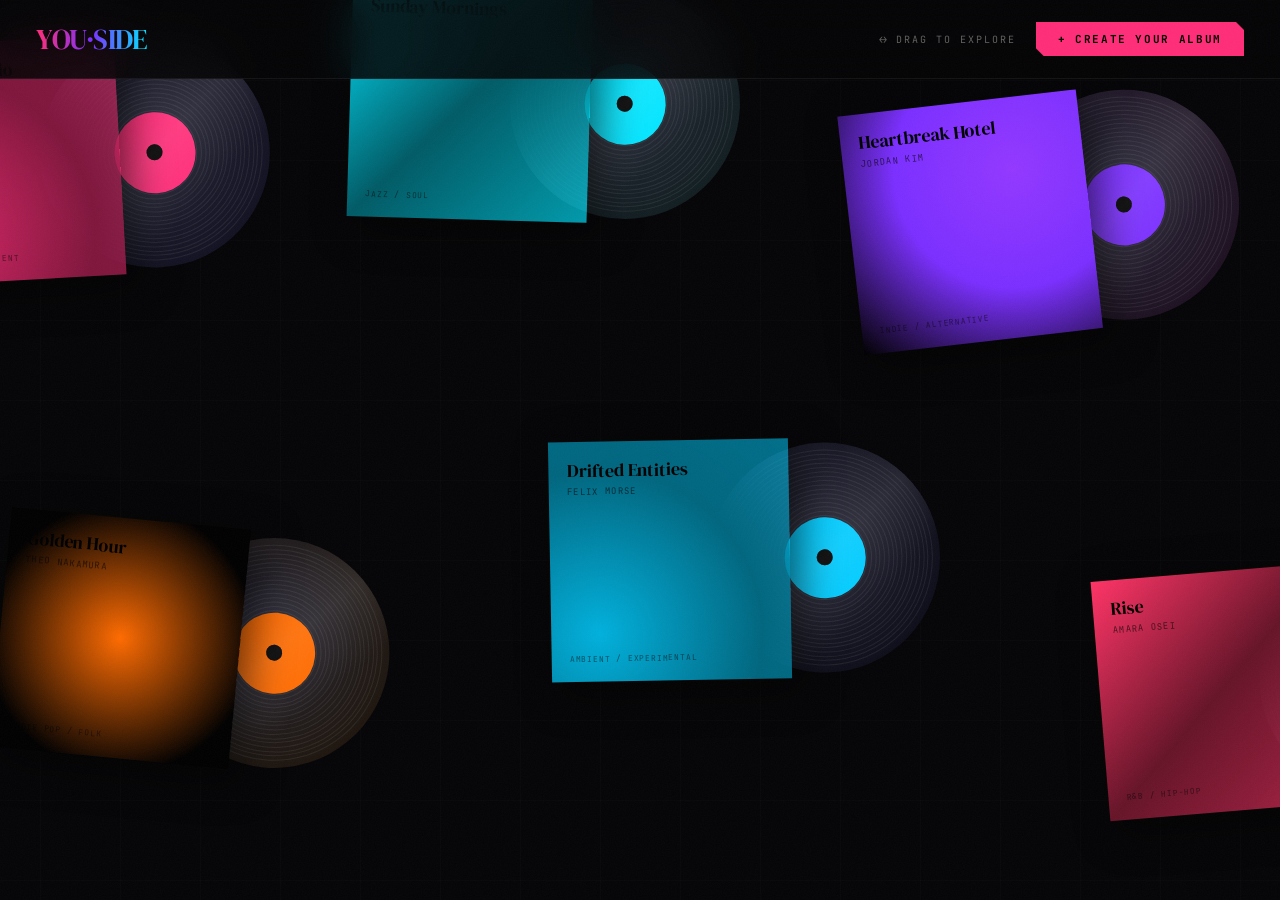
==== you-side.html @ 2f9a3a0b "u" ====
<!DOCTYPE html>
<html lang="en">
<head>
<meta charset="UTF-8">
<meta name="viewport" content="width=device-width, initial-scale=1.0">
<title>YOU-SIDE — Musical Identity</title>
<style>
  @import url('https://fonts.googleapis.com/css2?family=Space+Grotesk:wght@300;400;500;600;700&family=DM+Serif+Display:ital@0;1&family=JetBrains+Mono:wght@300;400;700&display=swap');

  :root {
    --bg: #050507;
    --text: #f0ece4;
    --text-dim: rgba(240,236,228,0.4);
    --accent1: #ff2d78;
    --accent2: #7b2fff;
    --accent3: #00e5ff;
    --accent4: #ffcc00;
    --grain: url("data:image/svg+xml,%3Csvg xmlns='http://www.w3.org/2000/svg' width='300' height='300'%3E%3Cfilter id='noise'%3E%3CfeTurbulence type='fractalNoise' baseFrequency='0.85' numOctaves='4' stitchTiles='stitch'/%3E%3CfeColorMatrix type='saturate' values='0'/%3E%3C/filter%3E%3Crect width='300' height='300' filter='url(%23noise)' opacity='0.08'/%3E%3C/svg%3E");
  }

  * { margin: 0; padding: 0; box-sizing: border-box; }

  body {
    font-family: 'Space Grotesk', sans-serif;
    background: var(--bg);
    color: var(--text);
    overflow: hidden;
    width: 100vw;
    height: 100vh;
    cursor: crosshair;
    user-select: none;
  }

  /* GRAIN OVERLAY */
  body::after {
    content: '';
    position: fixed;
    inset: 0;
    background-image: var(--grain);
    pointer-events: none;
    z-index: 9999;
    opacity: 0.4;
  }

  /* HEADER */
  #header {
    position: fixed;
    top: 0; left: 0; right: 0;
    z-index: 100;
    padding: 20px 36px;
    display: flex;
    align-items: center;
    justify-content: space-between;
    border-bottom: 1px solid rgba(255,255,255,0.06);
    background: rgba(5,5,7,0.85);
    backdrop-filter: blur(20px);
  }

  .logo {
    font-family: 'DM Serif Display', serif;
    font-size: 28px;
    letter-spacing: -0.5px;
    background: linear-gradient(90deg, var(--accent1), var(--accent2), var(--accent3));
    -webkit-background-clip: text;
    -webkit-text-fill-color: transparent;
  }

  .header-right {
    display: flex;
    align-items: center;
    gap: 20px;
  }

  .nav-hint {
    font-family: 'JetBrains Mono', monospace;
    font-size: 10px;
    letter-spacing: 0.2em;
    color: var(--text-dim);
    text-transform: uppercase;
  }

  #add-btn {
    font-family: 'JetBrains Mono', monospace;
    font-size: 11px;
    letter-spacing: 0.15em;
    text-transform: uppercase;
    background: var(--accent1);
    color: #000;
    border: none;
    padding: 10px 22px;
    cursor: pointer;
    transition: all 0.2s;
    font-weight: 700;
    clip-path: polygon(0 0, calc(100% - 8px) 0, 100% 8px, 100% 100%, 8px 100%, 0 calc(100% - 8px));
  }
  #add-btn:hover { background: var(--text); transform: translateY(-1px); }

  /* CANVAS */
  #canvas-wrapper {
    position: fixed;
    inset: 0;
    overflow: hidden;
    cursor: grab;
  }
  #canvas-wrapper.dragging { cursor: grabbing; }

  #canvas {
    position: absolute;
    width: 4500px;
    height: 3500px;
    top: 0; left: 0;
    will-change: transform;
    transition: transform 0.05s linear;
  }

  /* Background grid pattern */
  #canvas::before {
    content: '';
    position: absolute;
    inset: 0;
    background-image: 
      linear-gradient(rgba(255,255,255,0.015) 1px, transparent 1px),
      linear-gradient(90deg, rgba(255,255,255,0.015) 1px, transparent 1px);
    background-size: 80px 80px;
  }

  /* VINYL ITEM */
  .vinyl-item {
    position: absolute;
    width: 280px;
    cursor: pointer;
    transition: transform 0.3s cubic-bezier(0.34,1.56,0.64,1), filter 0.3s;
    transform-origin: center center;
  }
  .vinyl-item:hover { z-index: 50 !important; filter: drop-shadow(0 0 30px rgba(255,45,120,0.4)); }
  .vinyl-item:hover .vinyl-record { transform: translateX(60px) rotate(12deg); }
  .vinyl-item:hover .album-cover { transform: translateX(-8px) translateY(-4px); box-shadow: 20px 20px 60px rgba(0,0,0,0.8); }

  .album-cover {
    width: 240px;
    height: 240px;
    position: relative;
    z-index: 2;
    transition: all 0.4s cubic-bezier(0.34,1.56,0.64,1);
    box-shadow: 10px 10px 40px rgba(0,0,0,0.6);
  }

  .cover-inner {
    width: 100%;
    height: 100%;
    display: flex;
    flex-direction: column;
    justify-content: space-between;
    padding: 18px;
    overflow: hidden;
    position: relative;
  }

  .cover-title {
    font-family: 'DM Serif Display', serif;
    font-size: 18px;
    line-height: 1.2;
    color: #000;
    position: relative;
    z-index: 1;
  }

  .cover-creator {
    font-family: 'JetBrains Mono', monospace;
    font-size: 9px;
    letter-spacing: 0.15em;
    text-transform: uppercase;
    color: rgba(0,0,0,0.6);
    position: relative;
    z-index: 1;
  }

  .cover-genre {
    font-family: 'JetBrains Mono', monospace;
    font-size: 8px;
    letter-spacing: 0.1em;
    text-transform: uppercase;
    color: rgba(0,0,0,0.5);
    position: relative;
    z-index: 1;
  }

  .cover-decoration {
    position: absolute;
    inset: 0;
    pointer-events: none;
  }

  /* Vinyl record behind */
  .vinyl-record {
    position: absolute;
    width: 230px;
    height: 230px;
    border-radius: 50%;
    top: 5px;
    left: 160px;
    z-index: 1;
    transition: all 0.4s cubic-bezier(0.34,1.56,0.64,1);
    overflow: hidden;
  }

  .vinyl-grooves {
    width: 100%;
    height: 100%;
    border-radius: 50%;
    position: relative;
  }

  .groove-ring {
    position: absolute;
    border-radius: 50%;
    border: 0.5px solid rgba(255,255,255,0.07);
    top: 50%; left: 50%;
    transform: translate(-50%, -50%);
  }

  .vinyl-label {
    position: absolute;
    top: 50%; left: 50%;
    transform: translate(-50%, -50%);
    width: 35%;
    height: 35%;
    border-radius: 50%;
    display: flex;
    align-items: center;
    justify-content: center;
  }

  .vinyl-hole {
    width: 20%;
    height: 20%;
    border-radius: 50%;
    background: #000;
    box-shadow: inset 0 0 8px rgba(0,0,0,0.9);
  }

  .vinyl-shine {
    position: absolute;
    inset: 0;
    border-radius: 50%;
    background: linear-gradient(135deg, transparent 30%, rgba(255,255,255,0.08) 50%, transparent 70%);
    pointer-events: none;
  }

  /* MODAL OVERLAY */
  #modal-overlay {
    position: fixed;
    inset: 0;
    background: rgba(0,0,0,0.95);
    z-index: 200;
    display: none;
    align-items: center;
    justify-content: center;
    backdrop-filter: blur(20px);
  }
  #modal-overlay.open { display: flex; }

  #modal {
    position: relative;
    width: 90vw;
    max-width: 900px;
    max-height: 90vh;
    overflow-y: auto;
    background: #0c0c10;
    border: 1px solid rgba(255,255,255,0.08);
    padding: 0;
    animation: modalIn 0.4s cubic-bezier(0.34,1.56,0.64,1) forwards;
    scrollbar-width: thin;
    scrollbar-color: rgba(255,255,255,0.1) transparent;
  }

  @keyframes modalIn {
    from { opacity: 0; transform: scale(0.92) translateY(20px); }
    to { opacity: 1; transform: scale(1) translateY(0); }
  }

  .modal-close {
    position: absolute;
    top: 20px; right: 20px;
    background: none;
    border: 1px solid rgba(255,255,255,0.15);
    color: var(--text-dim);
    cursor: pointer;
    width: 36px; height: 36px;
    display: flex; align-items: center; justify-content: center;
    font-size: 18px;
    transition: all 0.2s;
    z-index: 10;
  }
  .modal-close:hover { border-color: var(--accent1); color: var(--accent1); }

  .modal-hero {
    display: flex;
    gap: 0;
    min-height: 320px;
    position: relative;
    overflow: hidden;
  }

  .modal-vinyl-section {
    width: 300px;
    min-width: 300px;
    display: flex;
    align-items: center;
    justify-content: center;
    padding: 40px;
    position: relative;
  }

  .modal-vinyl {
    width: 200px;
    height: 200px;
    border-radius: 50%;
    position: relative;
    animation: spin 12s linear infinite;
  }

  @keyframes spin { from { transform: rotate(0deg); } to { transform: rotate(360deg); } }

  .modal-vinyl-grooves {
    width: 100%;
    height: 100%;
    border-radius: 50%;
    position: relative;
  }

  .modal-vinyl-label {
    position: absolute;
    top: 50%; left: 50%;
    transform: translate(-50%, -50%);
    width: 38%;
    height: 38%;
    border-radius: 50%;
    display: flex;
    align-items: center;
    justify-content: center;
  }

  .modal-vinyl-hole {
    width: 18%;
    height: 18%;
    border-radius: 50%;
    background: #0c0c10;
  }

  .modal-info {
    flex: 1;
    padding: 40px 40px 40px 20px;
    display: flex;
    flex-direction: column;
    justify-content: center;
  }

  .modal-tag {
    font-family: 'JetBrains Mono', monospace;
    font-size: 9px;
    letter-spacing: 0.3em;
    text-transform: uppercase;
    color: var(--text-dim);
    margin-bottom: 12px;
  }

  .modal-title {
    font-family: 'DM Serif Display', serif;
    font-size: 42px;
    line-height: 1.1;
    margin-bottom: 8px;
  }

  .modal-creator {
    font-family: 'JetBrains Mono', monospace;
    font-size: 11px;
    letter-spacing: 0.2em;
    text-transform: uppercase;
    color: var(--text-dim);
    margin-bottom: 20px;
  }

  .modal-genre-pill {
    display: inline-block;
    padding: 4px 12px;
    font-family: 'JetBrains Mono', monospace;
    font-size: 9px;
    letter-spacing: 0.15em;
    text-transform: uppercase;
    border: 1px solid rgba(255,255,255,0.15);
    margin-bottom: 20px;
  }

  .modal-note {
    font-size: 14px;
    line-height: 1.7;
    color: rgba(240,236,228,0.75);
    max-width: 400px;
  }

  /* ANALYSIS SECTION */
  .analysis-section {
    padding: 40px;
    border-top: 1px solid rgba(255,255,255,0.06);
  }

  .section-label {
    font-family: 'JetBrains Mono', monospace;
    font-size: 9px;
    letter-spacing: 0.3em;
    text-transform: uppercase;
    color: var(--text-dim);
    margin-bottom: 20px;
    display: flex;
    align-items: center;
    gap: 12px;
  }
  .section-label::after {
    content: '';
    flex: 1;
    height: 1px;
    background: rgba(255,255,255,0.06);
  }

  .personality-card {
    display: grid;
    grid-template-columns: 1fr 1fr;
    gap: 16px;
    margin-bottom: 24px;
  }

  .personality-trait {
    padding: 20px;
    border: 1px solid rgba(255,255,255,0.06);
    position: relative;
    overflow: hidden;
  }

  .trait-name {
    font-family: 'JetBrains Mono', monospace;
    font-size: 9px;
    letter-spacing: 0.2em;
    text-transform: uppercase;
    color: var(--text-dim);
    margin-bottom: 8px;
  }

  .trait-value {
    font-family: 'DM Serif Display', serif;
    font-size: 20px;
    margin-bottom: 6px;
  }

  .trait-bar {
    height: 2px;
    background: rgba(255,255,255,0.08);
    position: relative;
    overflow: hidden;
  }

  .trait-fill {
    position: absolute;
    top: 0; left: 0; height: 100%;
    transition: width 1s ease;
  }

  .trait-glow {
    position: absolute;
    top: 0; left: 0;
    width: 100%; height: 100%;
    opacity: 0.05;
    pointer-events: none;
  }

  /* TRACKLIST */
  .tracklist {
    margin-bottom: 24px;
  }

  .track-row {
    display: flex;
    align-items: center;
    gap: 16px;
    padding: 14px 0;
    border-bottom: 1px solid rgba(255,255,255,0.04);
    transition: background 0.2s;
  }

  .track-num {
    font-family: 'JetBrains Mono', monospace;
    font-size: 10px;
    color: var(--text-dim);
    width: 24px;
    text-align: right;
    flex-shrink: 0;
  }

  .track-info { flex: 1; }

  .track-title {
    font-size: 14px;
    font-weight: 500;
    margin-bottom: 2px;
  }

  .track-artist {
    font-family: 'JetBrains Mono', monospace;
    font-size: 10px;
    color: var(--text-dim);
  }

  .track-duration {
    font-family: 'JetBrains Mono', monospace;
    font-size: 10px;
    color: var(--text-dim);
  }

  /* ANALYSIS TEXT */
  .analysis-text {
    font-size: 14px;
    line-height: 1.8;
    color: rgba(240,236,228,0.75);
    padding: 24px;
    border: 1px solid rgba(255,255,255,0.06);
    position: relative;
    background: rgba(255,255,255,0.015);
  }

  .analysis-loading {
    display: flex;
    align-items: center;
    gap: 8px;
    font-family: 'JetBrains Mono', monospace;
    font-size: 10px;
    color: var(--text-dim);
    letter-spacing: 0.2em;
    text-transform: uppercase;
  }

  .dot-pulse {
    display: flex;
    gap: 4px;
  }

  .dot-pulse span {
    width: 4px; height: 4px;
    border-radius: 50%;
    background: var(--accent1);
    animation: pulse 1.4s ease-in-out infinite;
  }
  .dot-pulse span:nth-child(2) { animation-delay: 0.2s; }
  .dot-pulse span:nth-child(3) { animation-delay: 0.4s; }

  @keyframes pulse {
    0%, 100% { opacity: 0.3; transform: scale(0.8); }
    50% { opacity: 1; transform: scale(1); }
  }

  /* ADD MODAL */
  #add-modal {
    position: fixed;
    inset: 0;
    background: rgba(0,0,0,0.95);
    z-index: 300;
    display: none;
    align-items: center;
    justify-content: center;
    backdrop-filter: blur(20px);
  }
  #add-modal.open { display: flex; }

  #add-modal-inner {
    width: 90vw;
    max-width: 640px;
    max-height: 90vh;
    overflow-y: auto;
    background: #0c0c10;
    border: 1px solid rgba(255,255,255,0.08);
    padding: 48px;
    animation: modalIn 0.4s cubic-bezier(0.34,1.56,0.64,1) forwards;
    scrollbar-width: thin;
    scrollbar-color: rgba(255,255,255,0.1) transparent;
  }

  .form-heading {
    font-family: 'DM Serif Display', serif;
    font-size: 36px;
    margin-bottom: 6px;
  }

  .form-sub {
    font-family: 'JetBrains Mono', monospace;
    font-size: 10px;
    letter-spacing: 0.2em;
    text-transform: uppercase;
    color: var(--text-dim);
    margin-bottom: 36px;
  }

  .form-group { margin-bottom: 20px; }

  .form-label {
    display: block;
    font-family: 'JetBrains Mono', monospace;
    font-size: 9px;
    letter-spacing: 0.2em;
    text-transform: uppercase;
    color: var(--text-dim);
    margin-bottom: 8px;
  }

  .form-input, .form-textarea {
    width: 100%;
    background: rgba(255,255,255,0.03);
    border: 1px solid rgba(255,255,255,0.08);
    color: var(--text);
    padding: 12px 16px;
    font-family: 'Space Grotesk', sans-serif;
    font-size: 14px;
    outline: none;
    transition: border-color 0.2s;
    resize: none;
  }

  .form-input:focus, .form-textarea:focus {
    border-color: rgba(255,255,255,0.25);
  }

  .color-picker {
    display: flex;
    gap: 10px;
    flex-wrap: wrap;
  }

  .color-dot {
    width: 36px; height: 36px;
    border-radius: 50%;
    cursor: pointer;
    border: 2px solid transparent;
    transition: all 0.2s;
  }
  .color-dot.active { border-color: var(--text); transform: scale(1.15); }

  /* TRACKS FORM */
  .track-inputs { margin-bottom: 8px; }

  .track-input-row {
    display: flex;
    gap: 8px;
    margin-bottom: 8px;
    align-items: center;
  }

  .track-input-num {
    font-family: 'JetBrains Mono', monospace;
    font-size: 10px;
    color: var(--text-dim);
    width: 20px;
    flex-shrink: 0;
  }

  .track-input-title {
    flex: 2;
  }
  .track-input-artist {
    flex: 1.5;
  }
  .track-input-duration {
    width: 60px;
    font-family: 'JetBrains Mono', monospace;
    font-size: 12px;
  }

  .track-remove {
    background: none;
    border: none;
    color: var(--text-dim);
    cursor: pointer;
    font-size: 16px;
    line-height: 1;
    padding: 4px;
    transition: color 0.2s;
  }
  .track-remove:hover { color: var(--accent1); }

  .add-track-btn {
    background: none;
    border: 1px dashed rgba(255,255,255,0.12);
    color: var(--text-dim);
    padding: 10px 16px;
    cursor: pointer;
    font-family: 'JetBrains Mono', monospace;
    font-size: 10px;
    letter-spacing: 0.15em;
    text-transform: uppercase;
    width: 100%;
    transition: all 0.2s;
    margin-top: 4px;
  }
  .add-track-btn:hover { border-color: rgba(255,255,255,0.25); color: var(--text); }

  .submit-btn {
    width: 100%;
    padding: 16px;
    background: var(--accent1);
    color: #000;
    border: none;
    font-family: 'JetBrains Mono', monospace;
    font-size: 11px;
    letter-spacing: 0.2em;
    text-transform: uppercase;
    font-weight: 700;
    cursor: pointer;
    margin-top: 24px;
    transition: all 0.2s;
    clip-path: polygon(0 0, calc(100% - 10px) 0, 100% 10px, 100% 100%, 10px 100%, 0 calc(100% - 10px));
  }
  .submit-btn:hover { background: var(--text); transform: translateY(-1px); }

  .cancel-btn {
    width: 100%;
    padding: 12px;
    background: none;
    border: 1px solid rgba(255,255,255,0.08);
    color: var(--text-dim);
    cursor: pointer;
    font-family: 'JetBrains Mono', monospace;
    font-size: 10px;
    letter-spacing: 0.2em;
    text-transform: uppercase;
    margin-top: 10px;
    transition: all 0.2s;
  }
  .cancel-btn:hover { border-color: rgba(255,255,255,0.25); color: var(--text); }

  /* SCROLL HINT */
  #scroll-hint {
    position: fixed;
    bottom: 30px; left: 50%;
    transform: translateX(-50%);
    z-index: 100;
    font-family: 'JetBrains Mono', monospace;
    font-size: 9px;
    letter-spacing: 0.3em;
    text-transform: uppercase;
    color: var(--text-dim);
    display: flex;
    flex-direction: column;
    align-items: center;
    gap: 8px;
    animation: fadeHint 4s ease-in-out forwards;
    pointer-events: none;
  }

  .hint-arrows {
    display: flex; gap: 4px;
  }

  .hint-arrows span {
    width: 20px; height: 20px;
    border: 1px solid rgba(255,255,255,0.1);
    display: flex; align-items: center; justify-content: center;
    font-size: 10px;
  }

  @keyframes fadeHint {
    0% { opacity: 0; }
    10% { opacity: 1; }
    80% { opacity: 1; }
    100% { opacity: 0; }
  }

  /* Scrollbar */
  ::-webkit-scrollbar { width: 4px; }
  ::-webkit-scrollbar-track { background: transparent; }
  ::-webkit-scrollbar-thumb { background: rgba(255,255,255,0.1); }
</style>
</head>
<body>

<!-- HEADER -->
<header id="header">
  <div class="logo">YOU·SIDE</div>
  <div class="header-right">
    <div class="nav-hint">↔ drag to explore</div>
    <button id="add-btn">+ Create Your Album</button>
  </div>
</header>

<!-- CANVAS -->
<div id="canvas-wrapper">
  <div id="canvas"></div>
</div>

<!-- VIEW ALBUM MODAL -->
<div id="modal-overlay">
  <div id="modal">
    <button class="modal-close" id="modal-close-btn">✕</button>
    <div class="modal-hero" id="modal-hero">
      <div class="modal-vinyl-section" id="modal-vinyl-section">
        <div class="modal-vinyl" id="modal-vinyl">
          <div class="modal-vinyl-grooves" id="modal-vinyl-grooves"></div>
          <div class="modal-vinyl-label" id="modal-vinyl-label">
            <div class="modal-vinyl-hole"></div>
          </div>
          <div class="vinyl-shine"></div>
        </div>
      </div>
      <div class="modal-info">
        <div class="modal-tag">SONIC IDENTITY — PERSONAL ARCHIVE</div>
        <div class="modal-title" id="modal-title"></div>
        <div class="modal-creator" id="modal-creator"></div>
        <div class="modal-genre-pill" id="modal-genre"></div>
        <div class="modal-note" id="modal-note"></div>
      </div>
    </div>

    <div class="analysis-section">
      <div class="section-label">Music Personality Analysis</div>
      <div class="personality-card" id="personality-card"></div>

      <div class="section-label">Tracklist</div>
      <div class="tracklist" id="modal-tracklist"></div>

      <div class="section-label">AI Reading — What Your Music Says About You</div>
      <div class="analysis-text" id="analysis-text">
        <div class="analysis-loading">
          <div class="dot-pulse"><span></span><span></span><span></span></div>
          <span>Analyzing your sonic identity...</span>
        </div>
      </div>
    </div>
  </div>
</div>

<!-- ADD ALBUM MODAL -->
<div id="add-modal">
  <div id="add-modal-inner">
    <button class="modal-close" id="add-modal-close" style="position:absolute;top:20px;right:20px;">✕</button>
    <div class="form-heading">Shape Your<br><em>Sound</em></div>
    <div class="form-sub">Input your songs — get your music personality</div>

    <div class="form-group">
      <label class="form-label">Your Name *</label>
      <input class="form-input" id="f-name" placeholder="e.g. Alex Chen" />
    </div>

    <div class="form-group">
      <label class="form-label">Album Title *</label>
      <input class="form-input" id="f-title" placeholder="e.g. Midnight Radio" />
    </div>

    <div class="form-group">
      <label class="form-label">What does this collection mean to you?</label>
      <textarea class="form-textarea" id="f-note" rows="3" placeholder="Late-night drives, coffee mornings, heartbreak therapy..."></textarea>
    </div>

    <div class="form-group">
      <label class="form-label">Genre (optional)</label>
      <input class="form-input" id="f-genre" placeholder="e.g. Electronic / Ambient" />
    </div>

    <div class="form-group">
      <label class="form-label">Label Color</label>
      <div class="color-picker" id="color-picker"></div>
    </div>

    <div class="form-group">
      <label class="form-label">Songs You're Listening To *</label>
      <div class="track-inputs" id="track-inputs"></div>
      <button class="add-track-btn" id="add-track-btn">+ Add Song</button>
    </div>

    <button class="submit-btn" id="submit-album-btn">Generate My Album →</button>
    <button class="cancel-btn" id="cancel-add-btn">Cancel</button>
  </div>
</div>

<!-- SCROLL HINT -->
<div id="scroll-hint">
  <div class="hint-arrows">
    <span>↑</span><span>↓</span><span>←</span><span>→</span>
  </div>
  <span>Drag to explore all albums</span>
</div>

<script>
// ============================================================
// DATA
// ============================================================

const ACCENT_COLORS = [
  '#ff2d78', '#7b2fff', '#00e5ff', '#ffcc00',
  '#00ff8c', '#ff6b00', '#ff3366', '#00ccff'
];

const VINYL_COLORS = [
  '#1a0a2e', '#0a1a2e', '#1a2e0a', '#2e1a0a',
  '#1a1a1a', '#0d1520', '#200d15', '#150d20'
];

const COVER_PATTERNS = [
  (color) => `radial-gradient(ellipse at 20% 80%, ${color}dd 0%, ${adjustColor(color, 0.5)} 60%, ${color}88 100%)`,
  (color) => `linear-gradient(135deg, ${color} 0%, ${adjustColor(color, 0.4)} 50%, ${color}aa 100%)`,
  (color) => `radial-gradient(circle at 70% 30%, ${adjustColor(color, 1.2)} 0%, ${color} 50%, #000 100%)`,
  (color) => `conic-gradient(from 45deg, ${color}, ${adjustColor(color, 0.6)}, ${color}88, ${adjustColor(color, 1.3)}, ${color})`,
  (color) => `linear-gradient(45deg, #000 0%, ${color} 40%, ${adjustColor(color, 0.8)} 70%, #000 100%)`,
  (color) => `radial-gradient(ellipse at 50% 50%, ${color} 0%, #000 80%)`,
];

function adjustColor(hex, factor) {
  const r = parseInt(hex.slice(1,3),16);
  const g = parseInt(hex.slice(3,5),16);
  const b = parseInt(hex.slice(5,7),16);
  const rr = Math.min(255,Math.floor(r*factor)).toString(16).padStart(2,'0');
  const gg = Math.min(255,Math.floor(g*factor)).toString(16).padStart(2,'0');
  const bb = Math.min(255,Math.floor(b*factor)).toString(16).padStart(2,'0');
  return `#${rr}${gg}${bb}`;
}

// PERSONALITY ANALYSIS ENGINE
const ARCHETYPES = [
  { name: 'The Midnight Wanderer', description: 'You live in the liminal hours, finding beauty where others find emptiness. Music is your map through the unmapped.' },
  { name: 'The Nostalgic Romantic', description: 'You carry the past gently, like a love letter you\'ve memorized. Every song is a room you\'ve lived in before.' },
  { name: 'The Kinetic Dreamer', description: 'Movement is your medium. You process emotion through rhythm — your inner world spins faster than others can see.' },
  { name: 'The Quiet Observer', description: 'You notice everything. Music reveals what words can\'t hold: the texture of light, the weight of silence between sentences.' },
  { name: 'The Cathartic Soul', description: 'You use music as emotional alchemy, transmuting pain into something bearable, even beautiful. You feel everything fully.' },
  { name: 'The Ecstatic Present', description: 'You chase peak moments — that drop, that chorus, that beat that makes time collapse. You know how to disappear into now.' },
  { name: 'The Introspective Pilgrim', description: 'Your playlist is a journal. Each song marks a chapter, a person, a version of yourself you\'re still becoming.' },
  { name: 'The Sonic Architect', description: 'You build worlds with sound. Atmosphere matters more than melody to you — you need music that creates space around you.' },
];

const TRAITS = [
  { key: 'Emotional Depth', values: ['Surface Dweller','Feeling Explorer','Deep Diver','Oceanic'], icon: '◉' },
  { key: 'Energy Profile', values: ['Meditative','Wavelength','Kinetic','Euphoric'], icon: '◈' },
  { key: 'Sonic Texture', values: ['Crystalline','Layered','Dense','Maximal'], icon: '◆' },
  { key: 'Nostalgia Index', values: ['Present Focus','Nostalgic Glow','Time Traveler','Living Archive'], icon: '◇' },
];

function generatePersonality(tracks) {
  const seed = tracks.reduce((acc, t) => acc + t.title.charCodeAt(0) + t.artist.charCodeAt(0), 0);
  const archetype = ARCHETYPES[seed % ARCHETYPES.length];
  const traitValues = TRAITS.map((trait, i) => ({
    ...trait,
    level: ((seed + i * 37) % 4),
    percent: 25 + ((seed + i * 13) % 75)
  }));
  
  const moodWords = ['melancholic', 'euphoric', 'introspective', 'kinetic', 'nostalgic', 'transcendent', 'raw', 'luminous'];
  const mood = moodWords[seed % moodWords.length];
  const mood2 = moodWords[(seed + 3) % moodWords.length];

  const artistNames = tracks.map(t => t.artist).filter(Boolean);
  const artistStr = artistNames.length > 0 
    ? `Drawing from ${artistNames.slice(0,3).join(', ')}${artistNames.length > 3 ? ' and more' : ''}, ` 
    : '';

  const analysis = `${archetype.description}

${artistStr}your selections paint a portrait of someone who gravitates toward the ${mood} and the ${mood2}. There's a coherence here that most listeners don't achieve — a willingness to stay with discomfort long enough to find its beauty.

Your musical instinct suggests high emotional intelligence and a preference for depth over novelty. You likely process experiences through sound — using music as both mirror and escape hatch. The through-line in your selections isn't genre or tempo; it's texture, mood, and a quiet refusal to stay on the surface.

You are the kind of listener artists make music for.`;

  return { archetype, traitValues, analysis };
}

// MOCK ALBUMS DATA
const albums = [
  {
    id: '1', title: 'Midnight Radio', creator: 'Alex Chen',
    albumNote: 'Late-night drives through empty highways. The feeling of being alone but not lonely — when the world is asleep and the radio is your only companion.',
    vinylColor: '#0a0a1a', labelColor: '#ff2d78', genre: 'Electronic / Ambient',
    date: 'Feb 2026', patternIdx: 0,
    tracks: [
      { title: 'Neon Glow', artist: 'Tycho', duration: '4:23' },
      { title: 'Late Night Tales', artist: 'Four Tet', duration: '5:17' },
      { title: 'Aqueous', artist: 'Jon Hopkins', duration: '6:45' },
      { title: 'Radio Silence', artist: 'Kiasmos', duration: '4:56' },
    ]
  },
  {
    id: '2', title: 'Sunday Mornings', creator: 'Maya Rodriguez',
    albumNote: 'Coffee. Sunlight. Quiet. These are the songs that make me feel like I have all the time in the world. This is what peace sounds like to me.',
    vinylColor: '#0a1a1a', labelColor: '#00e5ff', genre: 'Jazz / Soul',
    date: 'Feb 2026', patternIdx: 1,
    tracks: [
      { title: 'Sunday Morning', artist: 'Maroon 5', duration: '4:04' },
      { title: 'Harvest Moon', artist: 'Neil Young', duration: '5:03' },
      { title: 'Easy Like Sunday Morning', artist: 'Lionel Richie', duration: '4:12' },
      { title: 'Sunday Candy', artist: 'Donnie Trumpet', duration: '4:20' },
    ]
  },
  {
    id: '3', title: 'Heartbreak Hotel', creator: 'Jordan Kim',
    albumNote: 'For everyone who ever needed to cry in the car. This isn\'t just sad — it\'s cathartic. It\'s the soundtrack to letting go.',
    vinylColor: '#1a0a1a', labelColor: '#7b2fff', genre: 'Indie / Alternative',
    date: 'Jan 2026', patternIdx: 2,
    tracks: [
      { title: 'Someone Like You', artist: 'Adele', duration: '4:45' },
      { title: 'The Night We Met', artist: 'Lord Huron', duration: '3:28' },
      { title: 'Skinny Love', artist: 'Bon Iver', duration: '3:58' },
      { title: 'Liability', artist: 'Lorde', duration: '2:52' },
    ]
  },
  {
    id: '4', title: 'Dance Floor Therapy', creator: 'Sam Martinez',
    albumNote: 'When words aren\'t enough, we dance. This is my collection of pure, unapologetic joy. Every track has made me forget my problems for at least four minutes.',
    vinylColor: '#1a1a0a', labelColor: '#ffcc00', genre: 'House / Dance',
    date: 'Jan 2026', patternIdx: 3,
    tracks: [
      { title: 'One More Time', artist: 'Daft Punk', duration: '5:20' },
      { title: 'Finally', artist: 'Kings Of Tomorrow', duration: '9:12' },
      { title: 'Losing It', artist: 'Fisher', duration: '7:08' },
      { title: 'Music Sounds Better', artist: 'Stardust', duration: '6:52' },
    ]
  },
  {
    id: '5', title: 'Inherited Dreams', creator: 'Priya Shah',
    albumNote: 'Between two worlds, two languages, two identities. These songs hold space for the complexity of belonging nowhere and everywhere at once.',
    vinylColor: '#0a150a', labelColor: '#00ff8c', genre: 'World / Electronic',
    date: 'Jan 2026', patternIdx: 4,
    tracks: [
      { title: 'Breathe (2 AM)', artist: 'Anna Nalick', duration: '3:41' },
      { title: 'Immigrant Song', artist: 'Led Zeppelin', duration: '2:23' },
      { title: 'Where Is My Mind?', artist: 'Pixies', duration: '3:53' },
      { title: 'Strange', artist: 'Celeste', duration: '3:10' },
    ]
  },
  {
    id: '6', title: 'Golden Hour', creator: 'Theo Nakamura',
    albumNote: 'That specific light at 6pm in summer. The warmth before dark. These songs are that exact feeling, bottled.',
    vinylColor: '#1a0f00', labelColor: '#ff6b00', genre: 'Indie Pop / Folk',
    date: 'Dec 2025', patternIdx: 5,
    tracks: [
      { title: 'Golden Hour', artist: 'JVKE', duration: '3:25' },
      { title: 'Bloom', artist: 'Gracie Abrams', duration: '3:18' },
      { title: 'Ribs', artist: 'Lorde', duration: '3:49' },
      { title: 'Cape Cod Kwassa Kwassa', artist: 'Vampire Weekend', duration: '3:35' },
    ]
  },
  {
    id: '7', title: 'Drifted Entities', creator: 'Felix Morse',
    albumNote: 'Textures, not songs. Atmospheres, not melodies. This is music as architecture — you walk through it, not with it.',
    vinylColor: '#050510', labelColor: '#00ccff', genre: 'Ambient / Experimental',
    date: 'Dec 2025', patternIdx: 0,
    tracks: [
      { title: 'An Ending (Ascent)', artist: 'Brian Eno', duration: '4:18' },
      { title: 'Gemini', artist: 'Floating Points', duration: '11:08' },
      { title: 'Dissolution', artist: 'Rival Consoles', duration: '7:22' },
      { title: 'Motion', artist: 'Nicolas Jaar', duration: '8:05' },
    ]
  },
  {
    id: '8', title: 'Rise', creator: 'Amara Osei',
    albumNote: 'Strength is not the absence of fear. It\'s showing up anyway. Every song here made me move when I didn\'t want to move.',
    vinylColor: '#15050a', labelColor: '#ff3366', genre: 'R&B / Hip-Hop',
    date: 'Nov 2025', patternIdx: 1,
    tracks: [
      { title: 'Alright', artist: 'Kendrick Lamar', duration: '3:39' },
      { title: 'Glory', artist: 'Common', duration: '4:18' },
      { title: 'Higher', artist: 'Beyoncé', duration: '4:22' },
      { title: 'God\'s Plan', artist: 'Drake', duration: '3:19' },
    ]
  },
];

// ============================================================
// CANVAS LOGIC
// ============================================================

const canvasWrapper = document.getElementById('canvas-wrapper');
const canvas = document.getElementById('canvas');

let camX = -200, camY = -80;
let dragging = false, lastMouseX = 0, lastMouseY = 0;
let velX = 0, velY = 0;

function updateCanvas() {
  canvas.style.transform = `translate(${camX}px, ${camY}px)`;
}

canvasWrapper.addEventListener('mousedown', (e) => {
  if (e.target === canvasWrapper || e.target === canvas || e.target.classList.contains('vinyl-item') || e.target.closest('.vinyl-item')) {
    dragging = true;
    lastMouseX = e.clientX;
    lastMouseY = e.clientY;
    canvasWrapper.classList.add('dragging');
    velX = 0; velY = 0;
  }
});

window.addEventListener('mousemove', (e) => {
  if (!dragging) return;
  const dx = e.clientX - lastMouseX;
  const dy = e.clientY - lastMouseY;
  velX = dx; velY = dy;
  camX += dx; camY += dy;
  lastMouseX = e.clientX;
  lastMouseY = e.clientY;
  updateCanvas();
});

window.addEventListener('mouseup', (e) => {
  if (!dragging) return;
  dragging = false;
  canvasWrapper.classList.remove('dragging');
  // Momentum
  let momentum = setInterval(() => {
    velX *= 0.92; velY *= 0.92;
    camX += velX; camY += velY;
    updateCanvas();
    if (Math.abs(velX) < 0.5 && Math.abs(velY) < 0.5) clearInterval(momentum);
  }, 16);
});

// Touch support
canvasWrapper.addEventListener('touchstart', (e) => {
  dragging = true;
  lastMouseX = e.touches[0].clientX;
  lastMouseY = e.touches[0].clientY;
  velX = 0; velY = 0;
}, { passive: true });

canvasWrapper.addEventListener('touchmove', (e) => {
  if (!dragging) return;
  const dx = e.touches[0].clientX - lastMouseX;
  const dy = e.touches[0].clientY - lastMouseY;
  velX = dx; velY = dy;
  camX += dx; camY += dy;
  lastMouseX = e.touches[0].clientX;
  lastMouseY = e.touches[0].clientY;
  updateCanvas();
}, { passive: true });

canvasWrapper.addEventListener('touchend', () => {
  dragging = false;
});

updateCanvas();

// ============================================================
// RENDER ALBUMS
// ============================================================

function createVinylGroovesSVG(color, bgColor) {
  const grooves = Array.from({length: 22}, (_, i) => {
    const r = 48 - i * 1.8;
    return `<circle cx="50" cy="50" r="${r}" fill="none" stroke="rgba(255,255,255,0.05)" stroke-width="0.4"/>`;
  }).join('');
  return `data:image/svg+xml,<svg xmlns='http://www.w3.org/2000/svg' viewBox='0 0 100 100'><circle cx='50' cy='50' r='50' fill='${encodeURIComponent(bgColor)}'/>${encodeURIComponent(grooves)}</svg>`;
}

function makeVinylHTML(album) {
  const pattern = COVER_PATTERNS[album.patternIdx % COVER_PATTERNS.length](album.labelColor);
  const groovesHTML = Array.from({length: 22}, (_, i) => {
    const s = 3 + i * 1.9;
    return `<div class="groove-ring" style="width:${100-s*2}%;height:${100-s*2}%;"></div>`;
  }).join('');

  return `
    <div class="vinyl-item" data-id="${album.id}" style="left:${album._pos.x}px;top:${album._pos.y}px;transform:rotate(${album._rot}deg);z-index:${album._z};">
      <div style="display:flex;align-items:center;position:relative;">
        <div class="album-cover" style="background:${pattern};">
          <div class="cover-inner">
            <div>
              <div class="cover-title">${album.title}</div>
              <div class="cover-creator" style="margin-top:4px;">${album.creator}</div>
            </div>
            <div class="cover-genre">${album.genre || ''}</div>
          </div>
        </div>
        <div class="vinyl-record" style="background:radial-gradient(circle at 40% 40%, #2a2a3a, ${album.vinylColor});">
          <div class="vinyl-grooves">${groovesHTML}</div>
          <div class="vinyl-label" style="background:${album.labelColor};">
            <div class="vinyl-hole"></div>
          </div>
          <div class="vinyl-shine"></div>
        </div>
      </div>
    </div>`;
}

// Position albums in a scattered grid
const positions = [
  {x:80, y:120}, {x:550, y:60}, {x:1050, y:180}, {x:1520, y:80}, {x:2050, y:150},
  {x:200, y:600}, {x:750, y:520}, {x:1300, y:650}, {x:1800, y:550}, {x:2300, y:620},
  {x:60, y:1100}, {x:600, y:1050}, {x:1150, y:1150}, {x:1650, y:1080},
];

albums.forEach((album, i) => {
  const p = positions[i] || { x: 200 + (i%4)*500, y: 200 + Math.floor(i/4)*500 };
  album._pos = { x: p.x, y: p.y };
  album._rot = (Math.random() - 0.5) * 14;
  album._z = Math.floor(Math.random() * 10) + 1;
});

canvas.innerHTML = albums.map(makeVinylHTML).join('');

// ============================================================
// CLICK VINYL → OPEN MODAL
// ============================================================

let clickStartX, clickStartY;

canvas.addEventListener('mousedown', (e) => {
  clickStartX = e.clientX;
  clickStartY = e.clientY;
});

canvas.addEventListener('mouseup', (e) => {
  const dist = Math.hypot(e.clientX - clickStartX, e.clientY - clickStartY);
  if (dist > 6) return; // was a drag
  const item = e.target.closest('.vinyl-item');
  if (!item) return;
  const albumId = item.dataset.id;
  openAlbumModal(albumId);
});

function openAlbumModal(id) {
  const album = albums.find(a => a.id === id);
  if (!album) return;

  const pattern = COVER_PATTERNS[album.patternIdx % COVER_PATTERNS.length](album.labelColor);
  const heroEl = document.getElementById('modal-hero');
  heroEl.style.background = `linear-gradient(135deg, ${album.labelColor}18 0%, transparent 60%)`;
  heroEl.style.borderBottom = `1px solid ${album.labelColor}30`;

  // Vinyl
  const vinylEl = document.getElementById('modal-vinyl');
  const groovesEl = document.getElementById('modal-vinyl-grooves');
  const labelEl = document.getElementById('modal-vinyl-label');
  vinylEl.style.background = `radial-gradient(circle at 40% 40%, #2a2a3a, ${album.vinylColor})`;
  groovesEl.innerHTML = Array.from({length: 18}, (_, i) => {
    const s = 3 + i * 2.2;
    return `<div class="groove-ring" style="width:${100-s*2}%;height:${100-s*2}%;"></div>`;
  }).join('');
  labelEl.style.background = album.labelColor;
  document.getElementById('modal-vinyl-section').style.background = `radial-gradient(circle at 50% 50%, ${album.labelColor}15 0%, transparent 70%)`;

  // Info
  document.getElementById('modal-title').textContent = album.title;
  document.getElementById('modal-title').style.background = `linear-gradient(90deg, ${album.text || '#f0ece4'}, ${album.labelColor})`;
  document.getElementById('modal-title').style.webkitBackgroundClip = 'text';
  document.getElementById('modal-title').style.webkitTextFillColor = 'transparent';
  document.getElementById('modal-creator').textContent = `By ${album.creator} · ${album.date || ''}`;
  document.getElementById('modal-genre').textContent = album.genre || 'Personal Mix';
  document.getElementById('modal-genre').style.borderColor = `${album.labelColor}50`;
  document.getElementById('modal-genre').style.color = album.labelColor;
  document.getElementById('modal-note').textContent = album.albumNote;

  // Tracklist
  const tracklistEl = document.getElementById('modal-tracklist');
  tracklistEl.innerHTML = album.tracks.map((t, i) => `
    <div class="track-row">
      <div class="track-num">${String(i+1).padStart(2,'0')}</div>
      <div class="track-info">
        <div class="track-title">${t.title}</div>
        <div class="track-artist">${t.artist}</div>
      </div>
      <div class="track-duration">${t.duration}</div>
    </div>`).join('');

  // Personality
  const { archetype, traitValues, analysis } = generatePersonality(album.tracks);

  const cardEl = document.getElementById('personality-card');
  cardEl.innerHTML = traitValues.map(t => `
    <div class="personality-trait" style="border-color:${album.labelColor}20;">
      <div class="trait-glow" style="background:${album.labelColor};"></div>
      <div class="trait-name">${t.icon} ${t.key}</div>
      <div class="trait-value" style="color:${album.labelColor};">${t.values[t.level]}</div>
      <div class="trait-bar">
        <div class="trait-fill" style="width:${t.percent}%;background:${album.labelColor};"></div>
      </div>
    </div>`).join('');

  // PERSONALITY TYPE BADGE
  const existingBadge = document.getElementById('archetype-badge');
  if (existingBadge) existingBadge.remove();
  const badge = document.createElement('div');
  badge.id = 'archetype-badge';
  badge.style.cssText = `
    padding: 16px 24px;
    margin-bottom: 20px;
    border: 1px solid ${album.labelColor}40;
    background: ${album.labelColor}10;
    display: flex;
    align-items: center;
    gap: 16px;
  `;
  badge.innerHTML = `
    <div style="font-size:24px;filter:drop-shadow(0 0 8px ${album.labelColor});">◈</div>
    <div>
      <div style="font-family:'JetBrains Mono',monospace;font-size:9px;letter-spacing:0.2em;text-transform:uppercase;color:${album.labelColor};margin-bottom:4px;">Your Archetype</div>
      <div style="font-family:'DM Serif Display',serif;font-size:22px;color:${album.labelColor};">${archetype.name}</div>
    </div>`;
  cardEl.parentNode.insertBefore(badge, cardEl);

  // Analysis text
  const analysisEl = document.getElementById('analysis-text');
  analysisEl.innerHTML = '<div class="analysis-loading"><div class="dot-pulse"><span></span><span></span><span></span></div><span>Analyzing your sonic identity...</span></div>';
  
  setTimeout(() => {
    analysisEl.style.borderColor = `${album.labelColor}30`;
    analysisEl.innerHTML = analysis.split('\n\n').map(p => `<p style="margin-bottom:16px;">${p}</p>`).join('');
  }, 1400);

  document.getElementById('modal-overlay').classList.add('open');
}

document.getElementById('modal-close-btn').addEventListener('click', () => {
  document.getElementById('modal-overlay').classList.remove('open');
});

document.getElementById('modal-overlay').addEventListener('click', (e) => {
  if (e.target === document.getElementById('modal-overlay')) {
    document.getElementById('modal-overlay').classList.remove('open');
  }
});

// ============================================================
// ADD ALBUM FORM
// ============================================================

let selectedColor = '#ff2d78';
let trackCount = 1;

// Render color picker
const colorPicker = document.getElementById('color-picker');
ACCENT_COLORS.forEach(c => {
  const dot = document.createElement('div');
  dot.className = `color-dot${c === selectedColor ? ' active' : ''}`;
  dot.style.background = c;
  dot.addEventListener('click', () => {
    document.querySelectorAll('.color-dot').forEach(d => d.classList.remove('active'));
    dot.classList.add('active');
    selectedColor = c;
  });
  colorPicker.appendChild(dot);
});

// Render initial track input
function addTrackInput() {
  trackCount++;
  const row = document.createElement('div');
  row.className = 'track-input-row';
  row.innerHTML = `
    <div class="track-input-num">${String(trackCount).padStart(2,'0')}</div>
    <input class="form-input track-input-title" placeholder="Song title" style="flex:2;margin:0 4px;" />
    <input class="form-input track-input-artist" placeholder="Artist" style="flex:1.5;margin:0 4px;" />
    <input class="form-input track-input-duration" placeholder="3:45" style="width:60px;margin:0 4px;font-family:'JetBrains Mono',monospace;" />
    <button class="track-remove" onclick="this.closest('.track-input-row').remove()">×</button>`;
  document.getElementById('track-inputs').appendChild(row);
}

// First row
const firstRow = document.createElement('div');
firstRow.className = 'track-input-row';
firstRow.innerHTML = `
  <div class="track-input-num">01</div>
  <input class="form-input track-input-title" placeholder="Song title" style="flex:2;margin:0 4px;" />
  <input class="form-input track-input-artist" placeholder="Artist" style="flex:1.5;margin:0 4px;" />
  <input class="form-input track-input-duration" placeholder="3:45" style="width:60px;margin:0 4px;font-family:'JetBrains Mono',monospace;" />`;
document.getElementById('track-inputs').appendChild(firstRow);

document.getElementById('add-track-btn').addEventListener('click', addTrackInput);

document.getElementById('add-btn').addEventListener('click', () => {
  document.getElementById('add-modal').classList.add('open');
});
document.getElementById('add-modal-close').addEventListener('click', () => {
  document.getElementById('add-modal').classList.remove('open');
});
document.getElementById('cancel-add-btn').addEventListener('click', () => {
  document.getElementById('add-modal').classList.remove('open');
});
document.getElementById('add-modal').addEventListener('click', (e) => {
  if (e.target === document.getElementById('add-modal')) {
    document.getElementById('add-modal').classList.remove('open');
  }
});

document.getElementById('submit-album-btn').addEventListener('click', () => {
  const name = document.getElementById('f-name').value.trim();
  const title = document.getElementById('f-title').value.trim();
  const note = document.getElementById('f-note').value.trim();
  const genre = document.getElementById('f-genre').value.trim();

  if (!name || !title) { alert('Please fill in your name and album title.'); return; }

  const rows = document.querySelectorAll('.track-input-row');
  const tracks = Array.from(rows).map(r => ({
    title: r.querySelector('.track-input-title')?.value.trim() || '',
    artist: r.querySelector('.track-input-artist')?.value.trim() || '',
    duration: r.querySelector('.track-input-duration')?.value.trim() || '—',
  })).filter(t => t.title);

  if (tracks.length === 0) { alert('Add at least one song.'); return; }

  const positions2 = [
    {x:400, y:1400},{x:900, y:1350},{x:1400, y:1500},{x:1950, y:1420},
  ];
  const posIdx = albums.length % positions2.length;

  const newAlbum = {
    id: Date.now().toString(),
    title, creator: name,
    albumNote: note || 'A personal collection.',
    vinylColor: VINYL_COLORS[Math.floor(Math.random()*VINYL_COLORS.length)],
    labelColor: selectedColor,
    genre: genre || 'Personal Mix',
    date: new Date().toLocaleDateString('en-US', {month:'short', year:'numeric'}),
    patternIdx: Math.floor(Math.random() * COVER_PATTERNS.length),
    tracks,
    _pos: positions2[posIdx] || { x: 400 + Math.random()*1500, y: 1400 + Math.random()*500 },
    _rot: (Math.random()-0.5)*14,
    _z: 20,
  };

  albums.push(newAlbum);
  canvas.insertAdjacentHTML('beforeend', makeVinylHTML(newAlbum));

  // Fly camera to new album
  setTimeout(() => {
    camX = -(newAlbum._pos.x - window.innerWidth/2 + 140);
    camY = -(newAlbum._pos.y - window.innerHeight/2 + 140);
    updateCanvas();
  }, 100);

  document.getElementById('add-modal').classList.remove('open');

  // Auto open the new album
  setTimeout(() => openAlbumModal(newAlbum.id), 400);
});

// ESC to close
window.addEventListener('keydown', (e) => {
  if (e.key === 'Escape') {
    document.getElementById('modal-overlay').classList.remove('open');
    document.getElementById('add-modal').classList.remove('open');
  }
});
</script>
</body>
</html>
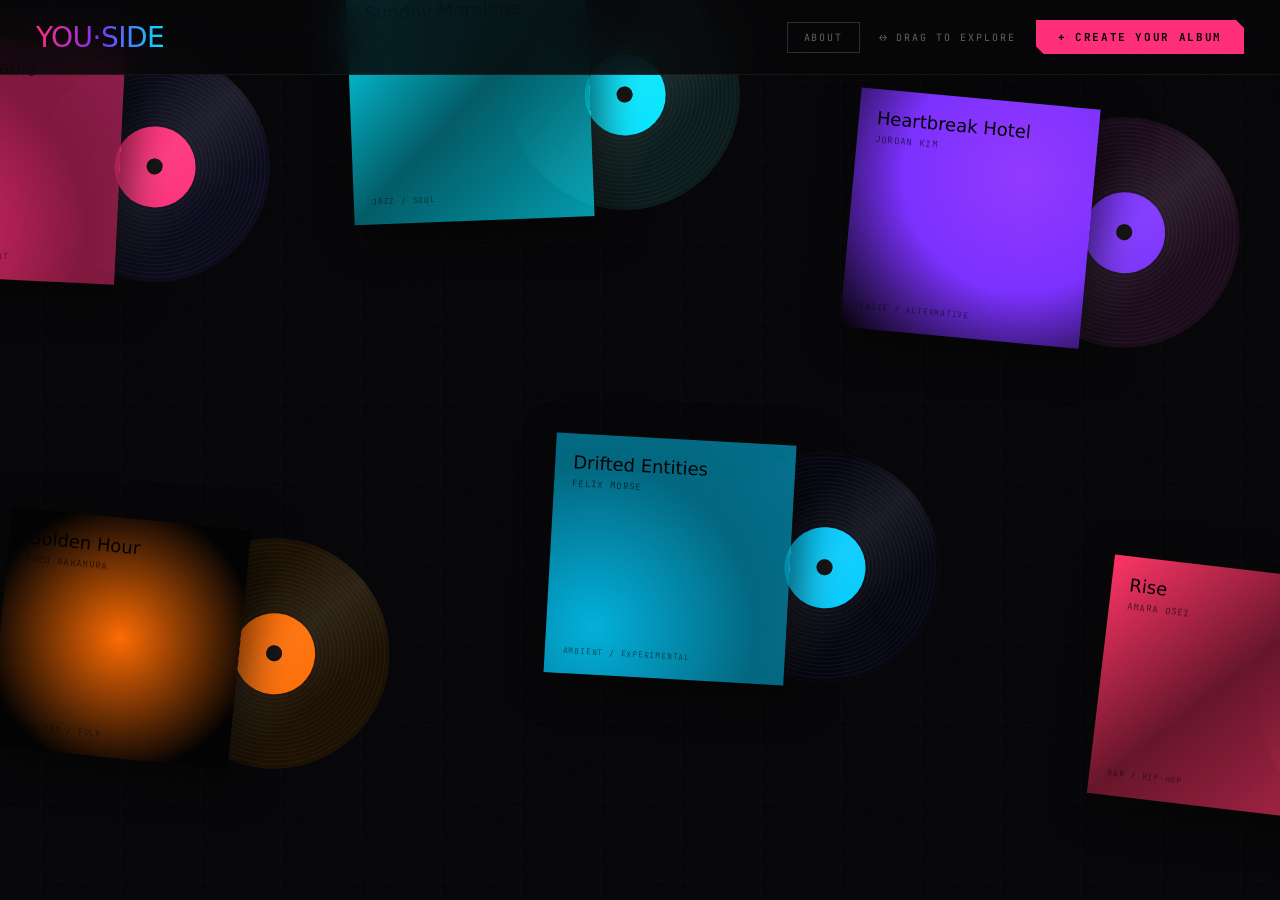
==== commit 7a29c0ff: "Updates" ====
--- a/you-side.html
+++ b/you-side.html
@@ -5,7 +5,7 @@
 <meta name="viewport" content="width=device-width, initial-scale=1.0">
 <title>YOU-SIDE — Musical Identity</title>
 <style>
-  @import url('https://fonts.googleapis.com/css2?family=Space+Grotesk:wght@300;400;500;600;700&family=DM+Serif+Display:ital@0;1&family=JetBrains+Mono:wght@300;400;700&display=swap');
+  @import url('https://fonts.googleapis.com/css2?family=Cakra:wght@400;600;700&family=Space+Grotesk:wght@300;400;500;600;700&family=JetBrains+Mono:wght@300;400;700&display=swap');
 
   :root {
     --bg: #050507;
@@ -21,7 +21,7 @@
   * { margin: 0; padding: 0; box-sizing: border-box; }
 
   body {
-    font-family: 'Space Grotesk', sans-serif;
+    font-family: 'Space Grotesk', system-ui, -apple-system, BlinkMacSystemFont, sans-serif;
     background: var(--bg);
     color: var(--text);
     overflow: hidden;
@@ -57,7 +57,7 @@
   }
 
   .logo {
-    font-family: 'DM Serif Display', serif;
+    font-family: 'Cakra', system-ui, -apple-system, BlinkMacSystemFont, sans-serif;
     font-size: 28px;
     letter-spacing: -0.5px;
     background: linear-gradient(90deg, var(--accent1), var(--accent2), var(--accent3));
@@ -157,7 +157,7 @@
   }
 
   .cover-title {
-    font-family: 'DM Serif Display', serif;
+    font-family: 'Cakra', system-ui, -apple-system, BlinkMacSystemFont, sans-serif;
     font-size: 18px;
     line-height: 1.2;
     color: #000;
@@ -366,7 +366,7 @@
   }
 
   .modal-title {
-    font-family: 'DM Serif Display', serif;
+    font-family: 'Cakra', system-ui, -apple-system, BlinkMacSystemFont, sans-serif;
     font-size: 42px;
     line-height: 1.1;
     margin-bottom: 8px;
@@ -447,7 +447,7 @@
   }
 
   .trait-value {
-    font-family: 'DM Serif Display', serif;
+    font-family: 'Cakra', system-ui, -apple-system, BlinkMacSystemFont, sans-serif;
     font-size: 20px;
     margin-bottom: 6px;
   }
@@ -584,7 +584,7 @@
   }
 
   .form-heading {
-    font-family: 'DM Serif Display', serif;
+    font-family: 'Cakra', system-ui, -apple-system, BlinkMacSystemFont, sans-serif;
     font-size: 36px;
     margin-bottom: 6px;
   }
@@ -596,6 +596,102 @@
     text-transform: uppercase;
     color: var(--text-dim);
     margin-bottom: 36px;
+  }
+
+  /* ABOUT MODAL */
+  #about-modal {
+    position: fixed;
+    inset: 0;
+    background: rgba(0,0,0,0.95);
+    z-index: 250;
+    display: none;
+    align-items: center;
+    justify-content: center;
+    backdrop-filter: blur(20px);
+  }
+  #about-modal.open { display: flex; }
+
+  #about-modal-inner {
+    width: 90vw;
+    max-width: 720px;
+    max-height: 80vh;
+    padding: 40px 40px 32px;
+    background: #050508;
+    border: 1px solid rgba(255,255,255,0.1);
+    box-shadow: 0 40px 120px rgba(0,0,0,0.8);
+    overflow-y: auto;
+    scrollbar-width: thin;
+    scrollbar-color: rgba(255,255,255,0.1) transparent;
+    animation: modalIn 0.4s cubic-bezier(0.34,1.56,0.64,1) forwards;
+  }
+
+  .about-heading {
+    font-family: 'Cakra', system-ui, -apple-system, BlinkMacSystemFont, sans-serif;
+    font-size: 30px;
+    letter-spacing: 0.06em;
+    text-transform: uppercase;
+    margin-bottom: 12px;
+  }
+
+  .about-tagline {
+    font-family: 'JetBrains Mono', monospace;
+    font-size: 10px;
+    letter-spacing: 0.25em;
+    text-transform: uppercase;
+    color: var(--text-dim);
+    margin-bottom: 24px;
+  }
+
+  .about-body {
+    font-size: 14px;
+    line-height: 1.8;
+    color: rgba(240,236,228,0.8);
+    max-width: 640px;
+  }
+
+  .about-body p + p {
+    margin-top: 14px;
+  }
+
+  .about-close {
+    position: absolute;
+    top: 20px;
+    right: 24px;
+    background: none;
+    border: 1px solid rgba(255,255,255,0.18);
+    color: var(--text-dim);
+    cursor: pointer;
+    width: 32px;
+    height: 32px;
+    display: flex;
+    align-items: center;
+    justify-content: center;
+    font-size: 16px;
+    transition: all 0.2s;
+  }
+
+  .about-close:hover {
+    border-color: var(--accent1);
+    color: var(--accent1);
+  }
+
+  .about-link {
+    font-family: 'JetBrains Mono', monospace;
+    font-size: 10px;
+    letter-spacing: 0.18em;
+    text-transform: uppercase;
+    background: none;
+    border: 1px solid rgba(255,255,255,0.16);
+    color: var(--text-dim);
+    padding: 8px 16px;
+    cursor: pointer;
+    transition: all 0.2s;
+  }
+
+  .about-link:hover {
+    border-color: var(--accent1);
+    color: var(--text);
+    background: rgba(255,255,255,0.04);
   }
 
   .form-group { margin-bottom: 20px; }
@@ -737,8 +833,8 @@
   /* SCROLL HINT */
   #scroll-hint {
     position: fixed;
-    bottom: 30px; left: 50%;
-    transform: translateX(-50%);
+    bottom: 30px;
+    right: 30px;
     z-index: 100;
     font-family: 'JetBrains Mono', monospace;
     font-size: 9px;
@@ -747,7 +843,8 @@
     color: var(--text-dim);
     display: flex;
     flex-direction: column;
-    align-items: center;
+    align-items: flex-end;
+    text-align: right;
     gap: 8px;
     animation: fadeHint 4s ease-in-out forwards;
     pointer-events: none;
@@ -783,6 +880,7 @@
 <header id="header">
   <div class="logo">YOU·SIDE</div>
   <div class="header-right">
+    <button id="about-btn" class="about-link">About</button>
     <div class="nav-hint">↔ drag to explore</div>
     <button id="add-btn">+ Create Your Album</button>
   </div>
@@ -883,6 +981,20 @@
     <span>↑</span><span>↓</span><span>←</span><span>→</span>
   </div>
   <span>Drag to explore all albums</span>
+</div>
+
+<!-- ABOUT MODAL -->
+<div id="about-modal">
+  <div id="about-modal-inner">
+    <button class="about-close" id="about-modal-close">✕</button>
+    <div class="about-heading">About YOU·SIDE</div>
+    <div class="about-tagline">Music says everything words can't</div>
+    <div class="about-body">
+      <p>Music says everything words can't. The songs you keep on repeat, the albums that defined your summers, the tracks you play at 2am — they're not just sounds, they're a mirror.</p>
+      <p>Our platform takes the music you love and transforms it into something deeply personal: a curated album crafted just for you, alongside a personality analysis that uncovers what your listening habits reveal about who you are.</p>
+      <p>Whether you're drawn to melancholic indie ballads or high-energy anthems, every song you input becomes a data point in a bigger story — your story. Discover the soundtrack of your soul, and maybe learn a little something about yourself along the way.</p>
+    </div>
+  </div>
 </div>
 
 <script>
@@ -1155,10 +1267,7 @@
 
 function makeVinylHTML(album) {
   const pattern = COVER_PATTERNS[album.patternIdx % COVER_PATTERNS.length](album.labelColor);
-  const groovesHTML = Array.from({length: 22}, (_, i) => {
-    const s = 3 + i * 1.9;
-    return `<div class="groove-ring" style="width:${100-s*2}%;height:${100-s*2}%;"></div>`;
-  }).join('');
+  const groovesSrc = createVinylGroovesSVG('#ffffff', album.vinylColor);
 
   return `
     <div class="vinyl-item" data-id="${album.id}" style="left:${album._pos.x}px;top:${album._pos.y}px;transform:rotate(${album._rot}deg);z-index:${album._z};">
@@ -1173,7 +1282,9 @@
           </div>
         </div>
         <div class="vinyl-record" style="background:radial-gradient(circle at 40% 40%, #2a2a3a, ${album.vinylColor});">
-          <div class="vinyl-grooves">${groovesHTML}</div>
+          <div class="vinyl-grooves">
+            <img src="${groovesSrc}" alt="" style="width:100%;height:100%;border-radius:50%;display:block;" />
+          </div>
           <div class="vinyl-label" style="background:${album.labelColor};">
             <div class="vinyl-hole"></div>
           </div>
@@ -1233,10 +1344,8 @@
   const groovesEl = document.getElementById('modal-vinyl-grooves');
   const labelEl = document.getElementById('modal-vinyl-label');
   vinylEl.style.background = `radial-gradient(circle at 40% 40%, #2a2a3a, ${album.vinylColor})`;
-  groovesEl.innerHTML = Array.from({length: 18}, (_, i) => {
-    const s = 3 + i * 2.2;
-    return `<div class="groove-ring" style="width:${100-s*2}%;height:${100-s*2}%;"></div>`;
-  }).join('');
+  const modalGroovesSrc = createVinylGroovesSVG('#ffffff', album.vinylColor);
+  groovesEl.innerHTML = `<img src="${modalGroovesSrc}" alt="" style="width:100%;height:100%;border-radius:50%;display:block;" />`;
   labelEl.style.background = album.labelColor;
   document.getElementById('modal-vinyl-section').style.background = `radial-gradient(circle at 50% 50%, ${album.labelColor}15 0%, transparent 70%)`;
 
@@ -1380,6 +1489,19 @@
 document.getElementById('add-modal').addEventListener('click', (e) => {
   if (e.target === document.getElementById('add-modal')) {
     document.getElementById('add-modal').classList.remove('open');
+  }
+});
+
+// About modal
+document.getElementById('about-btn').addEventListener('click', () => {
+  document.getElementById('about-modal').classList.add('open');
+});
+document.getElementById('about-modal-close').addEventListener('click', () => {
+  document.getElementById('about-modal').classList.remove('open');
+});
+document.getElementById('about-modal').addEventListener('click', (e) => {
+  if (e.target === document.getElementById('about-modal')) {
+    document.getElementById('about-modal').classList.remove('open');
   }
 });
 
@@ -1441,6 +1563,7 @@
   if (e.key === 'Escape') {
     document.getElementById('modal-overlay').classList.remove('open');
     document.getElementById('add-modal').classList.remove('open');
+    document.getElementById('about-modal').classList.remove('open');
   }
 });
 </script>
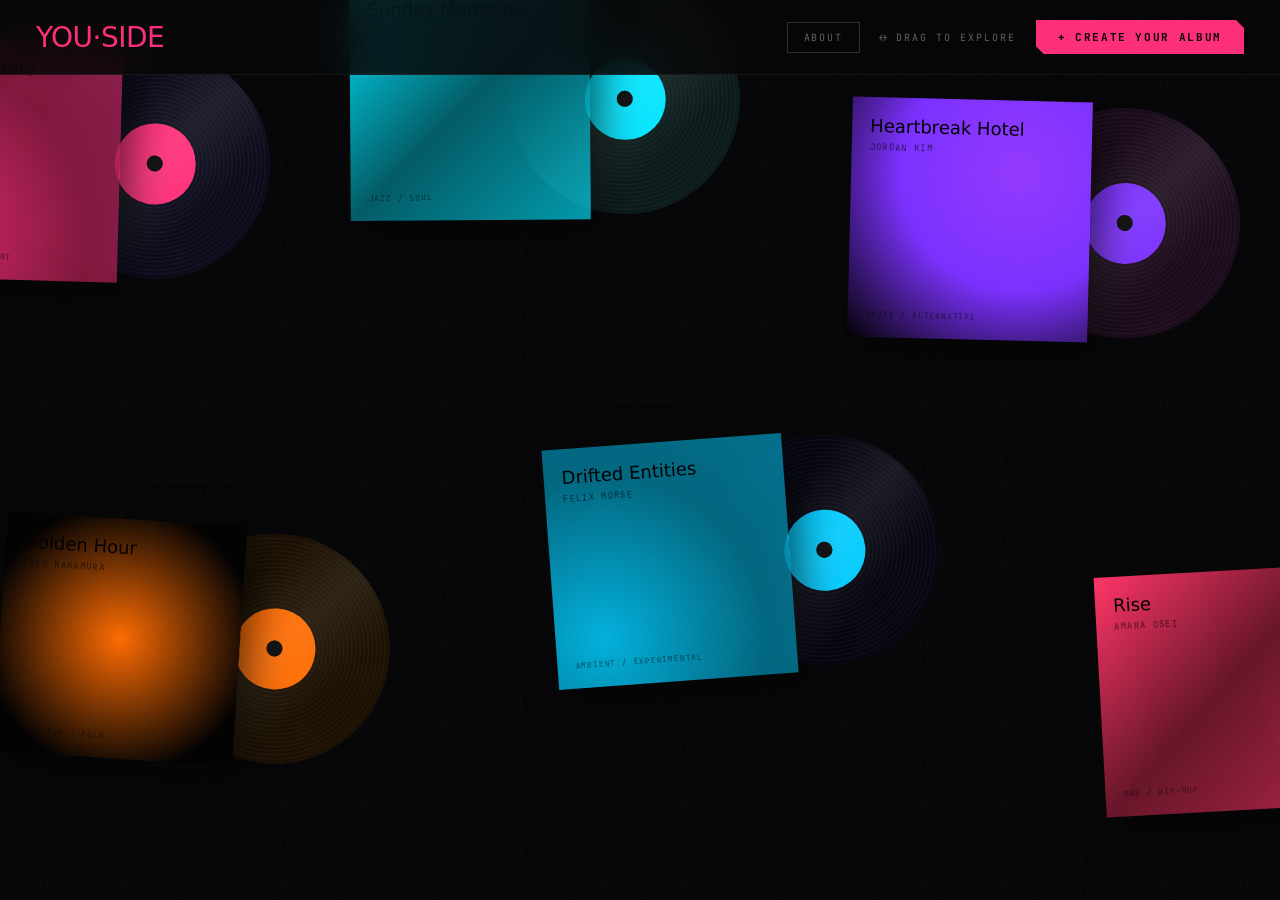
==== commit dbfdbd9f: "Updates" ====
--- a/you-side.html
+++ b/you-side.html
@@ -60,9 +60,8 @@
     font-family: 'Cakra', system-ui, -apple-system, BlinkMacSystemFont, sans-serif;
     font-size: 28px;
     letter-spacing: -0.5px;
-    background: linear-gradient(90deg, var(--accent1), var(--accent2), var(--accent3));
-    -webkit-background-clip: text;
-    -webkit-text-fill-color: transparent;
+    color: var(--accent1);
+    -webkit-text-fill-color: var(--accent1);
   }
 
   .header-right {
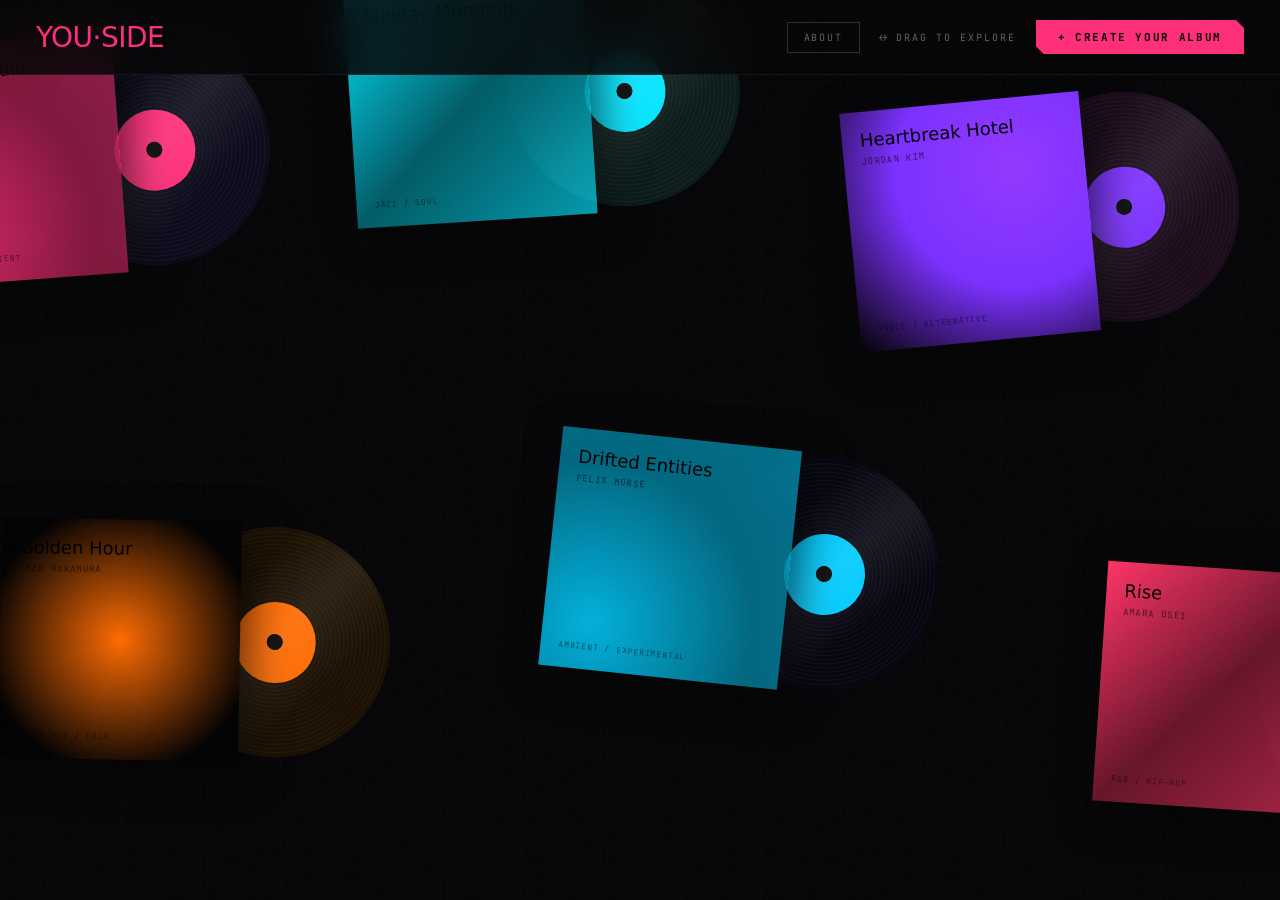
==== commit b8a4417f: "Updates" ====
--- a/you-side.html
+++ b/you-side.html
@@ -1178,6 +1178,35 @@
   },
 ];
 
+const DEFAULT_ALBUM_IDS = new Set(albums.map(a => String(a.id)));
+const USER_ALBUMS_STORAGE_KEY = 'you-side:user-albums:v1';
+
+function loadUserAlbums() {
+  try {
+    const raw = localStorage.getItem(USER_ALBUMS_STORAGE_KEY);
+    if (!raw) return;
+    const parsed = JSON.parse(raw);
+    if (!Array.isArray(parsed)) return;
+    parsed.forEach(a => {
+      if (!a || !a.id || !a.title) return;
+      albums.push(a);
+    });
+  } catch (e) {
+    console.error('Failed to load user albums', e);
+  }
+}
+
+function saveUserAlbums() {
+  try {
+    const userAlbums = albums.filter(a => !DEFAULT_ALBUM_IDS.has(String(a.id)));
+    localStorage.setItem(USER_ALBUMS_STORAGE_KEY, JSON.stringify(userAlbums));
+  } catch (e) {
+    console.error('Failed to save user albums', e);
+  }
+}
+
+loadUserAlbums();
+
 // ============================================================
 // CANVAS LOGIC
 // ============================================================
@@ -1301,10 +1330,16 @@
 ];
 
 albums.forEach((album, i) => {
-  const p = positions[i] || { x: 200 + (i%4)*500, y: 200 + Math.floor(i/4)*500 };
-  album._pos = { x: p.x, y: p.y };
-  album._rot = (Math.random() - 0.5) * 14;
-  album._z = Math.floor(Math.random() * 10) + 1;
+  if (!album._pos) {
+    const p = positions[i] || { x: 200 + (i%4)*500, y: 200 + Math.floor(i/4)*500 };
+    album._pos = { x: p.x, y: p.y };
+  }
+  if (album._rot == null) {
+    album._rot = (Math.random() - 0.5) * 14;
+  }
+  if (album._z == null) {
+    album._z = Math.floor(Math.random() * 10) + 1;
+  }
 });
 
 canvas.innerHTML = albums.map(makeVinylHTML).join('');
@@ -1543,6 +1578,7 @@
 
   albums.push(newAlbum);
   canvas.insertAdjacentHTML('beforeend', makeVinylHTML(newAlbum));
+  saveUserAlbums();
 
   // Fly camera to new album
   setTimeout(() => {
